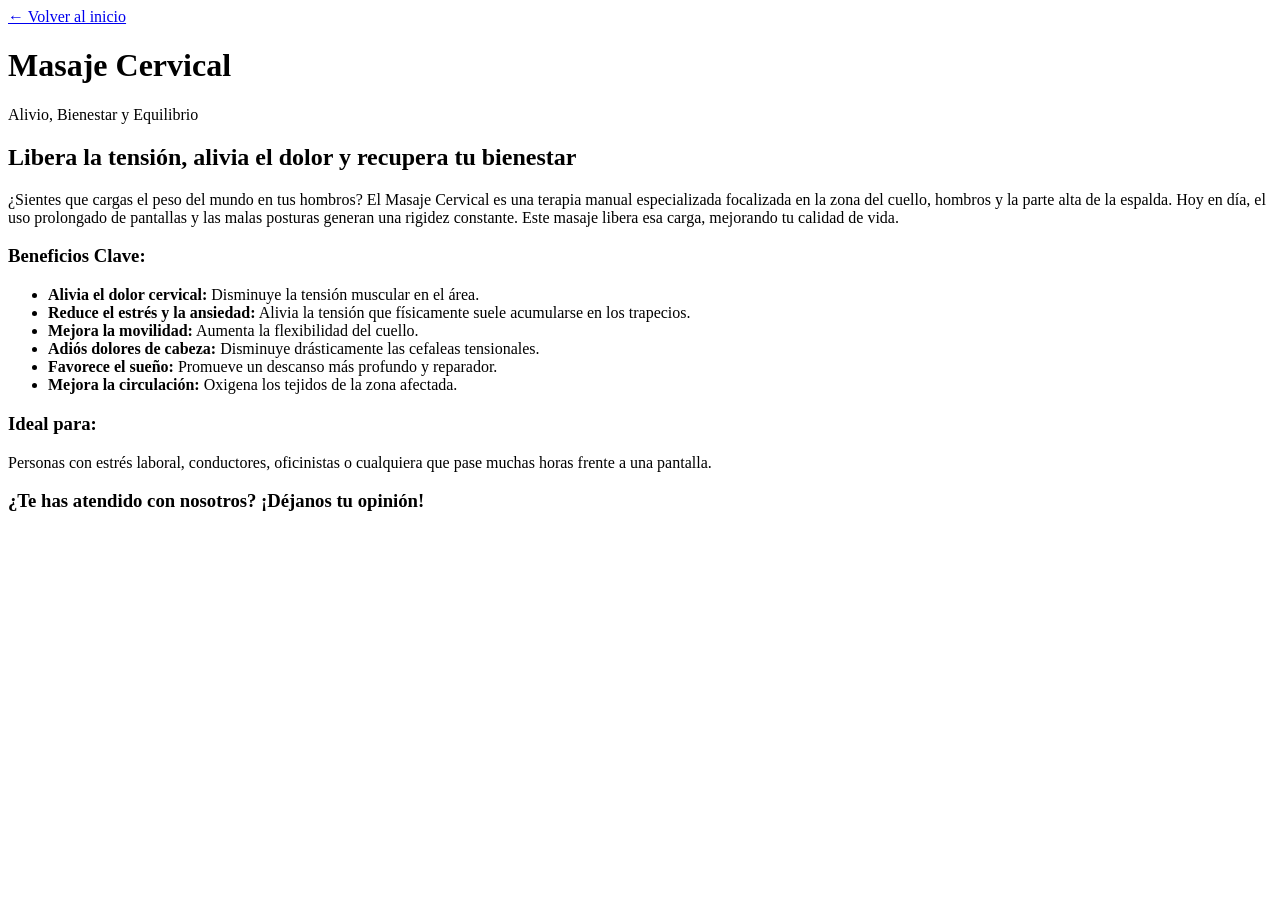
==== cervical.html @ 3b94a32d "Create cervical.html" ====
<!DOCTYPE html>
<html lang="es">
<head>
    <meta charset="UTF-8">
    <meta name="viewport" content="width=device-width, initial-scale=1.0">
    <title>Masaje Cervical - + ACTIVO</title>
    <!-- Aquí puedes enlazar tu archivo CSS si tienes uno, por ejemplo: <link rel="stylesheet" href="estilos.css"> -->
</head>
<body>
    <header>
        <a href="index.html">← Volver al inicio</a>
        <h1>Masaje Cervical</h1>
        <p>Alivio, Bienestar y Equilibrio</p>
    </header>

    <main>
        <section class="detalle-servicio">
            <h2>Libera la tensión, alivia el dolor y recupera tu bienestar</h2>
            <p>¿Sientes que cargas el peso del mundo en tus hombros? El Masaje Cervical es una terapia manual especializada focalizada en la zona del cuello, hombros y la parte alta de la espalda. Hoy en día, el uso prolongado de pantallas y las malas posturas generan una rigidez constante. Este masaje libera esa carga, mejorando tu calidad de vida.</p>
            
            <h3>Beneficios Clave:</h3>
            <ul>
                <li><strong>Alivia el dolor cervical:</strong> Disminuye la tensión muscular en el área.</li>
                <li><strong>Reduce el estrés y la ansiedad:</strong> Alivia la tensión que físicamente suele acumularse en los trapecios.</li>
                <li><strong>Mejora la movilidad:</strong> Aumenta la flexibilidad del cuello.</li>
                <li><strong>Adiós dolores de cabeza:</strong> Disminuye drásticamente las cefaleas tensionales.</li>
                <li><strong>Favorece el sueño:</strong> Promueve un descanso más profundo y reparador.</li>
                <li><strong>Mejora la circulación:</strong> Oxigena los tejidos de la zona afectada.</li>
            </ul>

            <h3>Ideal para:</h3>
            <p>Personas con estrés laboral, conductores, oficinistas o cualquiera que pase muchas horas frente a una pantalla.</p>
        </section>

        <section class="comentarios">
            <h3>¿Te has atendido con nosotros? ¡Déjanos tu opinión!</h3>
            <!-- CÓDIGO DISQUS PARA CERVICAL -->
            <div id="disqus_thread"></div>
            <script>
                var disqus_config = function () {
                    this.page.url = window.location.href;  
                    this.page.identifier = 'cervical'; // ID Único
                };
                (function() { 
                    var d = document, s = d.createElement('script');
                    s.src = 'https://sites-4212.disqus.com/embed.js';
                    s.setAttribute('data-timestamp', +new Date());
                    (d.head || d.body).appendChild(s);
                })();
            </script>
        </section>
    </main>
</body>
</html>
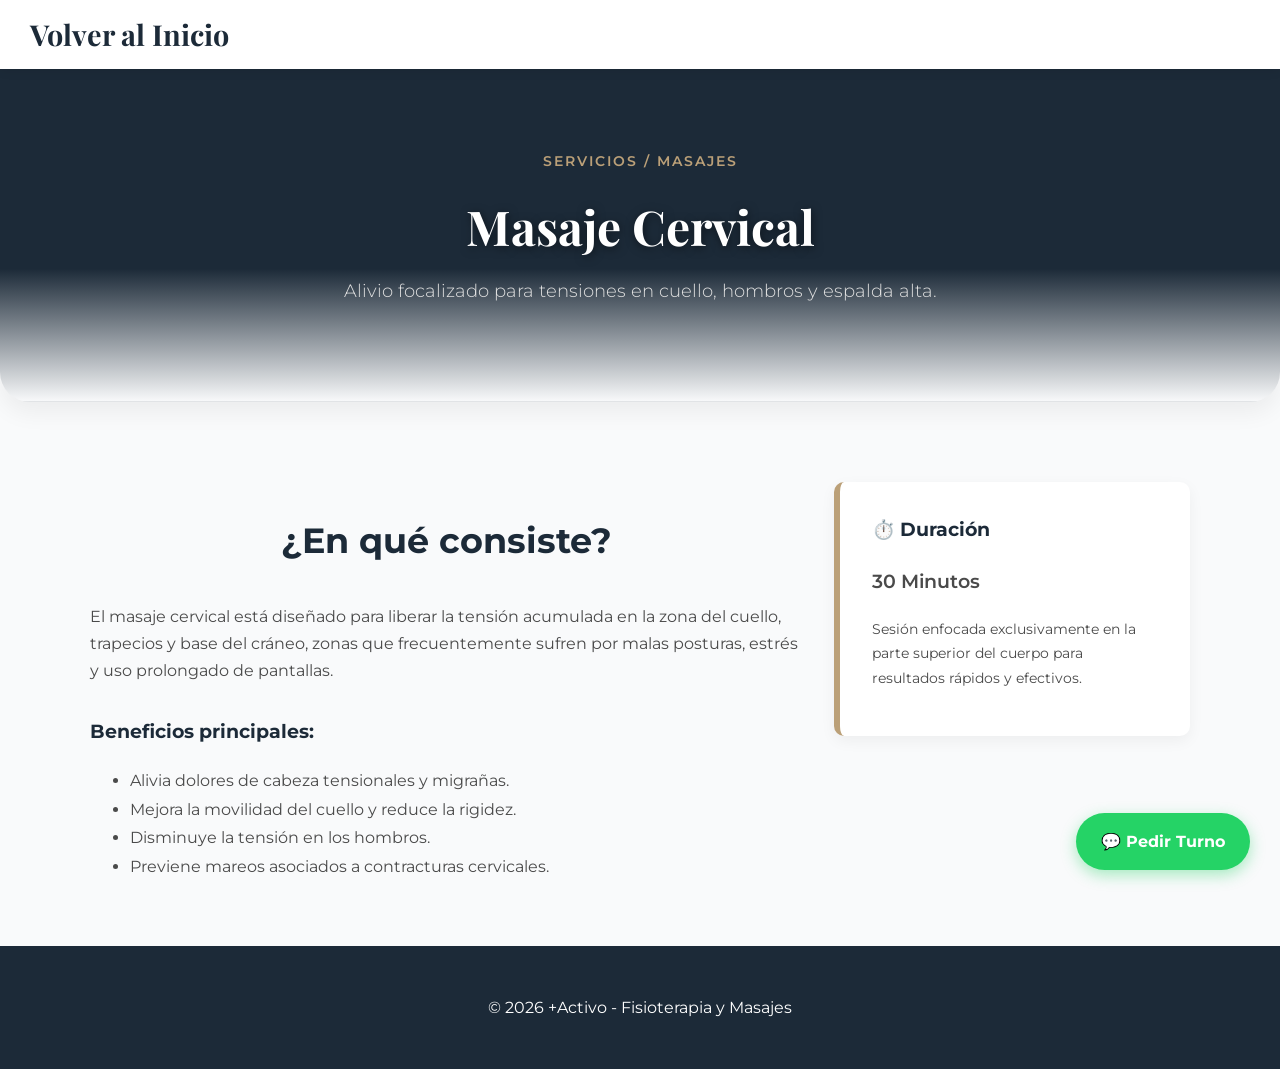
==== commit 961ceffc: "Update cervical.html" ====
--- a/cervical.html
+++ b/cervical.html
@@ -3,52 +3,53 @@
 <head>
     <meta charset="UTF-8">
     <meta name="viewport" content="width=device-width, initial-scale=1.0">
-    <title>Masaje Cervical - + ACTIVO</title>
-    <!-- Aquí puedes enlazar tu archivo CSS si tienes uno, por ejemplo: <link rel="stylesheet" href="estilos.css"> -->
+    <title>Masaje Cervical | +Activo</title>
+    <link href="https://fonts.googleapis.com/css2?family=Montserrat:wght@300;400;600&family=Playfair+Display:wght@600;700&display=swap" rel="stylesheet">
+    <link rel="stylesheet" href="style.css">
 </head>
 <body>
-    <header>
-        <a href="index.html">← Volver al inicio</a>
+    <nav>
+        <a href="index.html" class="nav-brand">
+            <span class="nav-title">Volver al Inicio</span>
+        </a>
+    </nav>
+
+    <!-- Usamos un fondo oscuro genérico temporal en CSS para estos nuevos headers -->
+    <header class="header-secundario" style="background-color: var(--azul-logo);">
+        <p class="breadcrumb">SERVICIOS / MASAJES</p>
         <h1>Masaje Cervical</h1>
-        <p>Alivio, Bienestar y Equilibrio</p>
+        <p>Alivio focalizado para tensiones en cuello, hombros y espalda alta.</p>
     </header>
 
-    <main>
-        <section class="detalle-servicio">
-            <h2>Libera la tensión, alivia el dolor y recupera tu bienestar</h2>
-            <p>¿Sientes que cargas el peso del mundo en tus hombros? El Masaje Cervical es una terapia manual especializada focalizada en la zona del cuello, hombros y la parte alta de la espalda. Hoy en día, el uso prolongado de pantallas y las malas posturas generan una rigidez constante. Este masaje libera esa carga, mejorando tu calidad de vida.</p>
+    <div class="container">
+        <div class="detalle-servicio">
+            <div style="flex: 2;">
+                <h2>¿En qué consiste?</h2>
+                <p>El masaje cervical está diseñado para liberar la tensión acumulada en la zona del cuello, trapecios y base del cráneo, zonas que frecuentemente sufren por malas posturas, estrés y uso prolongado de pantallas.</p>
+                
+                <h3 style="color: var(--azul-logo); margin-top: 2rem;">Beneficios principales:</h3>
+                <ul style="line-height: 1.8;">
+                    <li>Alivia dolores de cabeza tensionales y migrañas.</li>
+                    <li>Mejora la movilidad del cuello y reduce la rigidez.</li>
+                    <li>Disminuye la tensión en los hombros.</li>
+                    <li>Previene mareos asociados a contracturas cervicales.</li>
+                </ul>
+            </div>
             
-            <h3>Beneficios Clave:</h3>
-            <ul>
-                <li><strong>Alivia el dolor cervical:</strong> Disminuye la tensión muscular en el área.</li>
-                <li><strong>Reduce el estrés y la ansiedad:</strong> Alivia la tensión que físicamente suele acumularse en los trapecios.</li>
-                <li><strong>Mejora la movilidad:</strong> Aumenta la flexibilidad del cuello.</li>
-                <li><strong>Adiós dolores de cabeza:</strong> Disminuye drásticamente las cefaleas tensionales.</li>
-                <li><strong>Favorece el sueño:</strong> Promueve un descanso más profundo y reparador.</li>
-                <li><strong>Mejora la circulación:</strong> Oxigena los tejidos de la zona afectada.</li>
-            </ul>
+            <div style="flex: 1;">
+                <div class="info-tiempos">
+                    <h3 style="color: var(--azul-logo); margin-top: 0;">⏱️ Duración</h3>
+                    <p style="font-weight: 600; font-size: 1.2rem;">30 Minutos</p>
+                    <p style="font-size: 0.9rem; margin-top: 15px;">Sesión enfocada exclusivamente en la parte superior del cuerpo para resultados rápidos y efectivos.</p>
+                </div>
+            </div>
+        </div>
+    </div>
 
-            <h3>Ideal para:</h3>
-            <p>Personas con estrés laboral, conductores, oficinistas o cualquiera que pase muchas horas frente a una pantalla.</p>
-        </section>
+    <footer>
+        <p>&copy; 2026 +Activo - Fisioterapia y Masajes</p>
+    </footer>
 
-        <section class="comentarios">
-            <h3>¿Te has atendido con nosotros? ¡Déjanos tu opinión!</h3>
-            <!-- CÓDIGO DISQUS PARA CERVICAL -->
-            <div id="disqus_thread"></div>
-            <script>
-                var disqus_config = function () {
-                    this.page.url = window.location.href;  
-                    this.page.identifier = 'cervical'; // ID Único
-                };
-                (function() { 
-                    var d = document, s = d.createElement('script');
-                    s.src = 'https://sites-4212.disqus.com/embed.js';
-                    s.setAttribute('data-timestamp', +new Date());
-                    (d.head || d.body).appendChild(s);
-                })();
-            </script>
-        </section>
-    </main>
+    <a href="https://wa.link/zccopg" class="whatsapp-flotante" target="_blank">💬 Pedir Turno</a>
 </body>
 </html>
--- a/style.css
+++ b/style.css
@@ -0,0 +1,279 @@
+:root {
+    --azul-logo: #1c2a38;  
+    --dorado-logo: #bba078; 
+    --fondo: #f9fafb;       
+    --blanco: #ffffff;
+    --texto: #4a4a4a;
+}
+
+body { 
+    font-family: 'Montserrat', sans-serif; 
+    line-height: 1.7; 
+    margin: 0; 
+    padding: 0; 
+    background-color: var(--fondo); 
+    color: var(--texto); 
+}
+
+/* NAVBAR PEGAJOSA (STICKY) */
+nav { 
+    background-color: var(--blanco); 
+    padding: 10px 30px; 
+    display: flex; 
+    align-items: center; 
+    justify-content: space-between; 
+    position: sticky; 
+    top: 0; 
+    z-index: 1000; 
+    box-shadow: 0 2px 10px rgba(0,0,0,0.08); 
+}
+
+.nav-brand { display: flex; align-items: center; gap: 12px; text-decoration: none; }
+.logo { height: 60px; width: auto; }
+.nav-title { font-family: 'Playfair Display', serif; font-size: 1.8rem; font-weight: 700; color: var(--azul-logo); transition: color 0.3s ease; }
+.nav-brand:hover .nav-title { color: var(--dorado-logo); }
+.nav-links { color: var(--azul-logo); text-decoration: none; font-weight: 600; font-size: 1.1rem; transition: color 0.3s; }
+.nav-links:hover { color: var(--dorado-logo); }
+
+/* ESTILOS DEL ENCABEZADO CON VIDEO */
+.hero { 
+    position: relative;
+    min-height: 70vh; 
+    display: flex;
+    align-items: center;
+    justify-content: center;
+    text-align: center; 
+    overflow: hidden; 
+    padding: 7rem 1rem;
+}
+
+.video-fondo {
+    position: absolute;
+    top: 50%;
+    left: 50%;
+    min-width: 100%;
+    min-height: 100%;
+    width: auto;
+    height: auto;
+    z-index: 0;
+    transform: translate(-50%, -50%);
+    object-fit: cover; 
+}
+
+.capa-oscura {
+    position: absolute;
+    top: 0;
+    left: 0;
+    width: 100%;
+    height: 100%;
+    background: rgba(28, 42, 56, 0.6); 
+    z-index: 1;
+}
+
+.hero-contenido {
+    position: relative;
+    z-index: 2; 
+    color: white;
+}
+
+h1 { margin: 0; font-family: 'Playfair Display', serif; font-size: 4.5rem; color: var(--dorado-logo); text-shadow: 2px 2px 8px rgba(0,0,0,0.6); }
+.hero-contenido p { font-size: 1.3rem; letter-spacing: 1px; text-shadow: 1px 1px 5px rgba(0,0,0,0.8); }
+h2 { color: var(--azul-logo); font-size: 2.2rem; text-align: center; margin-bottom: 2rem; }
+
+.container { padding: 3rem 2rem; max-width: 1100px; margin: auto; }
+
+.intro { margin-bottom: 5rem; }
+.intro-content { display: flex; align-items: center; justify-content: center; gap: 3rem; flex-wrap: wrap; }
+.intro-texto { flex: 1; min-width: 300px; font-size: 1.1rem; text-align: justify; }
+.intro-imagen { width: 100%; max-width: 400px; border-radius: 15px; box-shadow: 0 10px 25px rgba(0,0,0,0.15); border: 3px solid var(--dorado-logo); }
+
+.services {
+    display: grid;
+    /* Esta es la magia: crea columnas automáticas que no midan menos de 300px */
+    grid-template-columns: repeat(auto-fit, minmax(300px, 1fr));
+    gap: 30px; /* Espacio entre las tarjetas */
+    max-width: 1200px; /* Ancho máximo para que no se estiren al infinito en PC */
+    margin: 0 auto; /* Centra todo en la pantalla */
+    padding: 20px;
+}
+.card {
+    background: #ffffff;
+    border-radius: 10px;
+    overflow: hidden; /* Para que las puntas de la imagen sigan redondeadas */
+    box-shadow: 0 4px 10px rgba(0,0,0,0.1);
+    display: flex;
+    flex-direction: column;
+}
+
+.card img {
+    width: 100%;
+    height: 220px; /* Obliga a TODAS las fotos a tener esta misma altura */
+    object-fit: cover; /* Recorta el centro de la foto sin deformarla */
+}
+
+.card-body {
+    padding: 20px;
+    display: flex;
+    flex-direction: column;
+    flex-grow: 1; /* Hace que el contenido ocupe el resto de la tarjeta */
+}
+
+/* Si quieres que el botón siempre quede abajo alineado */
+.btn-saber-mas {
+    margin-top: auto; 
+    /* ... (aquí mantén los colores o bordes que ya tenías para tu botón) */
+}
+.btn-saber-mas:hover { background-color: var(--azul-logo); }
+
+/* ==========================================
+   HEADER SECUNDARIO MODERNO E INTEGRADO
+   ========================================== */
+.header-secundario { 
+    position: relative;
+    padding: 5rem 1.5rem 6rem 1.5rem; 
+    background-size: cover;
+    background-position: center;
+    color: white;
+    text-align: center;
+    /* Degradado múltiple: Sombra oscura central + Difuminado suave hacia el fondo de la página */
+    background-image: 
+        linear-gradient(to bottom, rgba(28, 42, 56, 0.7) 0%, rgba(28, 42, 56, 0.85) 60%, var(--fondo) 100%);
+    border-radius: 0 0 30px 30px; /* Bordes suaves en la parte inferior */
+    box-shadow: 0 10px 25px rgba(0,0,0,0.06);
+}
+
+.header-secundario .breadcrumb {
+    font-size: 0.9rem;
+    text-transform: uppercase;
+    letter-spacing: 2px;
+    color: var(--dorado-logo);
+    margin-bottom: 0.8rem;
+    font-weight: 600;
+}
+
+.header-secundario h1 {
+    font-family: 'Playfair Display', serif;
+    font-size: 3rem;
+    color: #ffffff;
+    margin: 0 0 0.5rem 0;
+    text-shadow: 1px 2px 10px rgba(0,0,0,0.5);
+}
+
+.header-secundario p {
+    font-size: 1.1rem;
+    color: #e0e0e0;
+    max-width: 600px;
+    margin: 0 auto;
+    font-weight: 300;
+}
+
+/* Imágenes específicas bien ambientadas */
+.header-fisioterapia {
+    background-image: 
+        linear-gradient(to bottom, rgba(28, 42, 56, 0.65) 0%, rgba(28, 42, 56, 0.85) 60%, var(--fondo) 100%),
+        url('https://images.unsplash.com/photo-1576091160550-2173dba999ef?ixlib=rb-4.0.3&auto=format&fit=crop&w=1600&q=80');
+}
+
+.header-descontracturante {
+    background-image: 
+        linear-gradient(to bottom, rgba(28, 42, 56, 0.65) 0%, rgba(28, 42, 56, 0.85) 60%, var(--fondo) 100%),
+        url('https://images.unsplash.com/photo-1519823551278-64ac92734fb1?ixlib=rb-4.0.3&auto=format&fit=crop&w=1600&q=80');
+}
+
+.header-relajante {
+    background-image: 
+        linear-gradient(to bottom, rgba(28, 42, 56, 0.65) 0%, rgba(28, 42, 56, 0.85) 60%, var(--fondo) 100%),
+        url('https://images.unsplash.com/photo-1544161515-4ab6ce6db874?ixlib=rb-4.0.3&auto=format&fit=crop&w=1600&q=80');
+}
+.detalle-servicio { display: flex; gap: 2rem; margin-top: 2rem; }
+
+/* CUADRO DE TIEMPOS CON ANIMACIÓN HOVER */
+.info-tiempos { 
+    background: white; 
+    padding: 2rem; 
+    border-radius: 10px; 
+    border-left: 6px solid var(--dorado-logo); 
+    box-shadow: 0 5px 15px rgba(0,0,0,0.05); 
+    transition: transform 0.3s ease, box-shadow 0.3s ease, border-left-color 0.3s ease; 
+}
+.info-tiempos:hover { 
+    transform: translateY(-7px); 
+    box-shadow: 0 12px 25px rgba(0,0,0,0.12); 
+    border-left-color: var(--azul-logo);
+}
+
+.whatsapp-flotante { position: fixed; bottom: 30px; right: 30px; background-color: #25D366; color: white; padding: 15px 25px; border-radius: 50px; text-decoration: none; font-weight: bold; box-shadow: 0 5px 15px rgba(37, 211, 102, 0.4); z-index: 1000; transition: transform 0.3s ease; }
+.whatsapp-flotante:hover { transform: scale(1.1); }
+footer { text-align: center; padding: 2rem; background-color: var(--azul-logo); color: white; }
+
+/* ==========================================
+   DISEÑO RESPONSIVO (MÓVILES Y TABLETS)
+   ========================================== */
+
+/* Esta regla se aplica solo en pantallas de 768px de ancho o menos (celulares) */
+@media (max-width: 768px) {
+    
+    /* 1. Ajustes de la barra de navegación (Navbar) */
+    nav {
+        padding: 10px 15px;
+        flex-direction: column; /* Apila el logo arriba y el enlace abajo */
+        gap: 10px;
+    }
+    .logo {
+        height: 45px; /* Logo un poco más chico */
+    }
+    .nav-title {
+        font-size: 1.5rem;
+    }
+
+    /* 2. Ajustes del encabezado principal con el video (Hero) */
+    .hero {
+        padding: 4rem 1rem;
+        min-height: 50vh; /* Para que no sea tan alto en el celular */
+    }
+    h1 {
+        font-size: 2.8rem; /* Achicamos la letra principal (antes 4.5rem) */
+    }
+    .hero-contenido p {
+        font-size: 1.1rem;
+    }
+    h2 {
+        font-size: 1.8rem;
+    }
+
+    /* 3. Ajustes de la sección "Sobre mí" y los contenedores */
+    .container {
+        padding: 2rem 1.5rem; /* Menos espacio en blanco a los costados */
+    }
+    .intro-content {
+        gap: 1.5rem;
+    }
+    .intro-imagen {
+        max-width: 100%; /* Asegura que la imagen no se salga de la pantalla */
+    }
+    .intro-texto {
+        min-width: 100%; /* El texto ocupa el 100% del ancho del celular */
+    }
+
+    /* 4. Ajustes de los encabezados de las subpáginas (Headers Secundarios) */
+    .header-secundario {
+        padding: 3rem 1rem 4rem 1rem;
+    }
+    .header-secundario h1 {
+        font-size: 2.2rem;
+    }
+    .header-secundario p {
+        font-size: 1rem;
+    }
+
+    /* 5. Ajustes de los detalles de los servicios y tiempos */
+    .detalle-servicio {
+        flex-direction: column; /* Apila los elementos uno debajo del otro */
+        gap: 1rem;
+    }
+    
+    /* 6. Ajuste para los testimonios (Si agregaste el código anterior) */
+    .grid-testimonios {
+        grid-template-columns: 1fr; /* Fuerza a que se vea 1 solo testimonio por fila */
+    }
+}
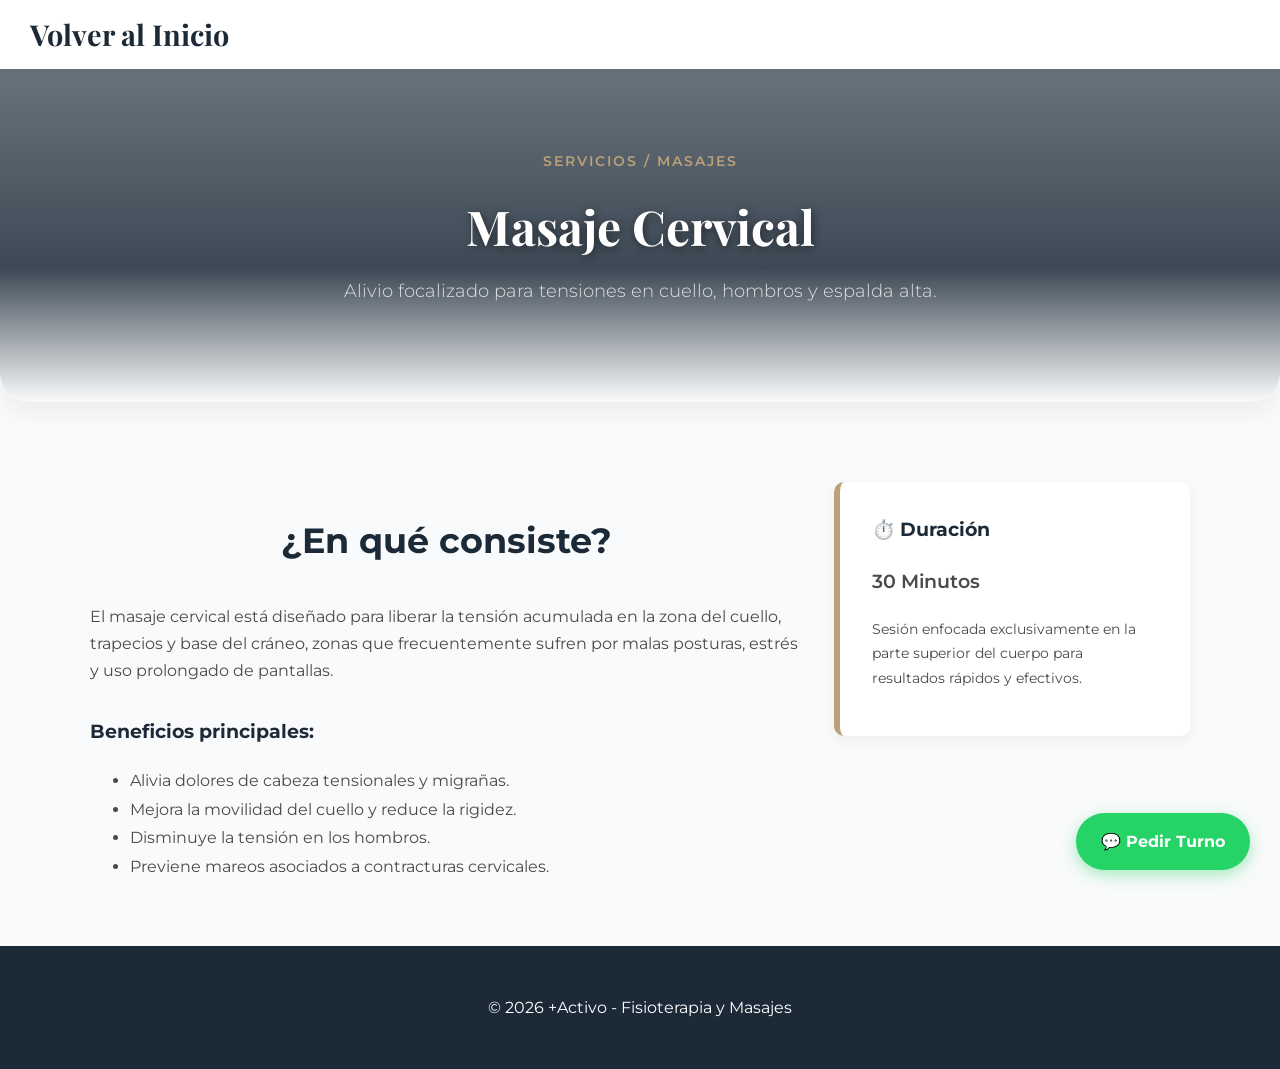
==== commit c5eff077: "Update cervical.html" ====
--- a/cervical.html
+++ b/cervical.html
@@ -15,7 +15,7 @@
     </nav>
 
     <!-- Usamos un fondo oscuro genérico temporal en CSS para estos nuevos headers -->
-    <header class="header-secundario" style="background-color: var(--azul-logo);">
+    <header class="header-secundario header-cervical">
         <p class="breadcrumb">SERVICIOS / MASAJES</p>
         <h1>Masaje Cervical</h1>
         <p>Alivio focalizado para tensiones en cuello, hombros y espalda alta.</p>
--- a/style.css
+++ b/style.css
@@ -118,12 +118,24 @@
     flex-grow: 1; /* Hace que el contenido ocupe el resto de la tarjeta */
 }
 
-/* Si quieres que el botón siempre quede abajo alineado */
+/* DISEÑO DEL BOTÓN "SABER MÁS" */
 .btn-saber-mas {
     margin-top: auto; 
-    /* ... (aquí mantén los colores o bordes que ya tenías para tu botón) */
-}
-.btn-saber-mas:hover { background-color: var(--azul-logo); }
+    display: inline-block;
+    background-color: var(--dorado-logo); /* Color de fondo */
+    color: var(--blanco); /* Color del texto */
+    text-decoration: none; /* Quita la línea de abajo */
+    padding: 10px 20px;
+    border-radius: 5px; /* Bordes redondeados */
+    font-weight: 600;
+    text-align: center;
+    transition: background-color 0.3s ease, transform 0.3s ease;
+}
+
+.btn-saber-mas:hover { 
+    background-color: var(--azul-logo); 
+    transform: translateY(-2px); /* Pequeño salto al pasar el mouse */
+}
 
 /* ==========================================
    HEADER SECUNDARIO MODERNO E INTEGRADO
@@ -167,7 +179,7 @@
     font-weight: 300;
 }
 
-/* Imágenes específicas bien ambientadas */
+/* Imágenes específicas bien ambientadas - ORIGINALES */
 .header-fisioterapia {
     background-image: 
         linear-gradient(to bottom, rgba(28, 42, 56, 0.65) 0%, rgba(28, 42, 56, 0.85) 60%, var(--fondo) 100%),
@@ -185,6 +197,20 @@
         linear-gradient(to bottom, rgba(28, 42, 56, 0.65) 0%, rgba(28, 42, 56, 0.85) 60%, var(--fondo) 100%),
         url('https://images.unsplash.com/photo-1544161515-4ab6ce6db874?ixlib=rb-4.0.3&auto=format&fit=crop&w=1600&q=80');
 }
+
+/* Imágenes específicas - NUEVOS SERVICIOS AÑADIDOS */
+.header-drenaje {
+    background-image: 
+        linear-gradient(to bottom, rgba(28, 42, 56, 0.65) 0%, rgba(28, 42, 56, 0.85) 60%, var(--fondo) 100%),
+        url('https://images.unsplash.com/photo-1544161514-352d4afe4bc5?ixlib=rb-4.0.3&auto=format&fit=crop&w=1600&q=80');
+}
+
+.header-cervical {
+    background-image: 
+        linear-gradient(to bottom, rgba(28, 42, 56, 0.65) 0%, rgba(28, 42, 56, 0.85) 60%, var(--fondo) 100%),
+        url('https://images.unsplash.com/photo-1512290923902-8a9f81dc236c?ixlib=rb-4.0.3&auto=format&fit=crop&w=1600&q=80');
+}
+
 .detalle-servicio { display: flex; gap: 2rem; margin-top: 2rem; }
 
 /* CUADRO DE TIEMPOS CON ANIMACIÓN HOVER */
@@ -210,17 +236,16 @@
    DISEÑO RESPONSIVO (MÓVILES Y TABLETS)
    ========================================== */
 
-/* Esta regla se aplica solo en pantallas de 768px de ancho o menos (celulares) */
 @media (max-width: 768px) {
     
     /* 1. Ajustes de la barra de navegación (Navbar) */
     nav {
         padding: 10px 15px;
-        flex-direction: column; /* Apila el logo arriba y el enlace abajo */
+        flex-direction: column; 
         gap: 10px;
     }
     .logo {
-        height: 45px; /* Logo un poco más chico */
+        height: 45px; 
     }
     .nav-title {
         font-size: 1.5rem;
@@ -229,10 +254,10 @@
     /* 2. Ajustes del encabezado principal con el video (Hero) */
     .hero {
         padding: 4rem 1rem;
-        min-height: 50vh; /* Para que no sea tan alto en el celular */
+        min-height: 50vh; 
     }
     h1 {
-        font-size: 2.8rem; /* Achicamos la letra principal (antes 4.5rem) */
+        font-size: 2.8rem; 
     }
     .hero-contenido p {
         font-size: 1.1rem;
@@ -243,16 +268,16 @@
 
     /* 3. Ajustes de la sección "Sobre mí" y los contenedores */
     .container {
-        padding: 2rem 1.5rem; /* Menos espacio en blanco a los costados */
+        padding: 2rem 1.5rem; 
     }
     .intro-content {
         gap: 1.5rem;
     }
     .intro-imagen {
-        max-width: 100%; /* Asegura que la imagen no se salga de la pantalla */
+        max-width: 100%; 
     }
     .intro-texto {
-        min-width: 100%; /* El texto ocupa el 100% del ancho del celular */
+        min-width: 100%; 
     }
 
     /* 4. Ajustes de los encabezados de las subpáginas (Headers Secundarios) */
@@ -268,12 +293,12 @@
 
     /* 5. Ajustes de los detalles de los servicios y tiempos */
     .detalle-servicio {
-        flex-direction: column; /* Apila los elementos uno debajo del otro */
+        flex-direction: column; 
         gap: 1rem;
     }
     
     /* 6. Ajuste para los testimonios (Si agregaste el código anterior) */
     .grid-testimonios {
-        grid-template-columns: 1fr; /* Fuerza a que se vea 1 solo testimonio por fila */
-    }
-}
+        grid-template-columns: 1fr; 
+    }
+}
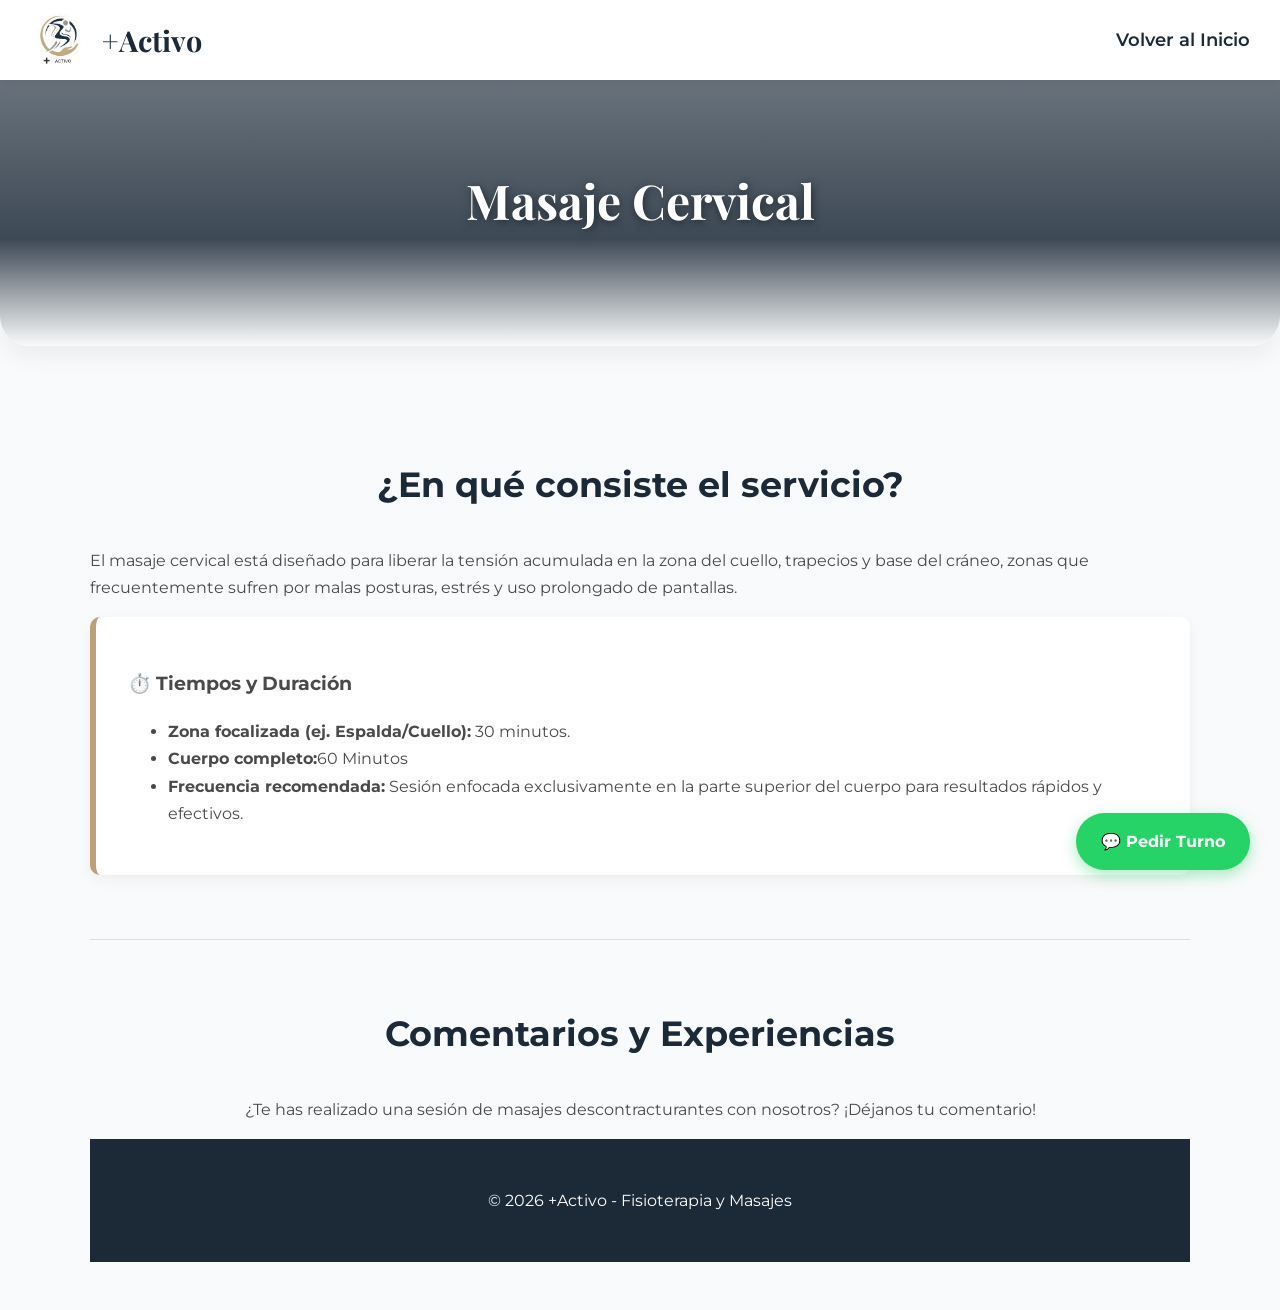
==== commit 161f48dc: "Update cervical.html" ====
--- a/cervical.html
+++ b/cervical.html
@@ -3,53 +3,68 @@
 <head>
     <meta charset="UTF-8">
     <meta name="viewport" content="width=device-width, initial-scale=1.0">
-    <title>Masaje Cervical | +Activo</title>
+    <title>Masajes Descontracturantes | +Activo</title>
     <link href="https://fonts.googleapis.com/css2?family=Montserrat:wght@300;400;600&family=Playfair+Display:wght@600;700&display=swap" rel="stylesheet">
     <link rel="stylesheet" href="style.css">
 </head>
 <body>
+
     <nav>
         <a href="index.html" class="nav-brand">
-            <span class="nav-title">Volver al Inicio</span>
+            <img src="imagen_2026-09-14_171300325.png" alt="Logo de +Activo" class="logo">
+            <span class="nav-title">+Activo</span>
         </a>
+        <div>
+            <a href="index.html" class="nav-links">Volver al Inicio</a>
+        </div>
     </nav>
 
-    <!-- Usamos un fondo oscuro genérico temporal en CSS para estos nuevos headers -->
-    <header class="header-secundario header-cervical">
-        <p class="breadcrumb">SERVICIOS / MASAJES</p>
-        <h1>Masaje Cervical</h1>
-        <p>Alivio focalizado para tensiones en cuello, hombros y espalda alta.</p>
-    </header>
-
+<header class="header-secundario header-cervical">
+    <h1>Masaje Cervical</h1>
+</header>
     <div class="container">
         <div class="detalle-servicio">
-            <div style="flex: 2;">
-                <h2>¿En qué consiste?</h2>
+            <div class="texto">
+                <h2>¿En qué consiste el servicio?</h2>
                 <p>El masaje cervical está diseñado para liberar la tensión acumulada en la zona del cuello, trapecios y base del cráneo, zonas que frecuentemente sufren por malas posturas, estrés y uso prolongado de pantallas.</p>
                 
-                <h3 style="color: var(--azul-logo); margin-top: 2rem;">Beneficios principales:</h3>
-                <ul style="line-height: 1.8;">
-                    <li>Alivia dolores de cabeza tensionales y migrañas.</li>
-                    <li>Mejora la movilidad del cuello y reduce la rigidez.</li>
-                    <li>Disminuye la tensión en los hombros.</li>
-                    <li>Previene mareos asociados a contracturas cervicales.</li>
-                </ul>
-            </div>
-            
-            <div style="flex: 1;">
                 <div class="info-tiempos">
-                    <h3 style="color: var(--azul-logo); margin-top: 0;">⏱️ Duración</h3>
-                    <p style="font-weight: 600; font-size: 1.2rem;">30 Minutos</p>
-                    <p style="font-size: 0.9rem; margin-top: 15px;">Sesión enfocada exclusivamente en la parte superior del cuerpo para resultados rápidos y efectivos.</p>
+                    <h3>⏱️ Tiempos y Duración</h3>
+                    <ul>
+                        <li><strong>Zona focalizada (ej. Espalda/Cuello):</strong> 30 minutos.</li>
+                        <li><strong>Cuerpo completo:</strong>60 Minutos</li>
+                        <li><strong>Frecuencia recomendada:</strong> Sesión enfocada exclusivamente en la parte superior del cuerpo para resultados rápidos y efectivos.</li>
+                    </ul>
                 </div>
             </div>
         </div>
-    </div>
+
+        <hr style="margin: 4rem 0; border: none; border-top: 1px solid #ddd;">
+        <h2>Comentarios y Experiencias</h2>
+        <p style="text-align: center;">¿Te has realizado una sesión de masajes descontracturantes con nosotros? ¡Déjanos tu comentario!</p>
+        
+        <div id="disqus_thread"></div>
+<script>
+    var disqus_config = function () {
+        this.page.url = window.location.href;  
+        this.page.identifier = 'descontracturante'; 
+    };
+    (function() { // DON'T EDIT BELOW THIS LINE
+        var d = document, s = d.createElement('script');
+        s.src = 'https://sites-4212.disqus.com/embed.js';
+        s.setAttribute('data-timestamp', +new Date());
+        (d.head || d.body).appendChild(s);
+    })();
+</script>
+<noscript>Por favor, activa JavaScript para ver los <a href="https://disqus.com/?ref_noscript">comentarios de Disqus.</a></noscript>
 
     <footer>
         <p>&copy; 2026 +Activo - Fisioterapia y Masajes</p>
     </footer>
 
-    <a href="https://wa.link/zccopg" class="whatsapp-flotante" target="_blank">💬 Pedir Turno</a>
+    <a href="https://wa.link/zccopg" class="whatsapp-flotante" target="_blank">
+        💬 Pedir Turno
+    </a>
+
 </body>
 </html>
--- a/style.css
+++ b/style.css
@@ -204,7 +204,19 @@
         linear-gradient(to bottom, rgba(28, 42, 56, 0.65) 0%, rgba(28, 42, 56, 0.85) 60%, var(--fondo) 100%),
         url('https://images.unsplash.com/photo-1544161514-352d4afe4bc5?ixlib=rb-4.0.3&auto=format&fit=crop&w=1600&q=80');
 }
-
+/* Ventosas */
+.header-ventosas {
+    background-image: 
+        linear-gradient(to bottom, rgba(28, 42, 56, 0.65) 0%, rgba(28, 42, 56, 0.85) 60%, var(--fondo) 100%),
+        url('https://images.unsplash.com/photo-1519823551278-64ac92734fb1?ixlib=rb-4.0.3&auto=format&fit=crop&w=1600&q=80');
+}
+
+/* Postcompetitivo */
+.header-postcompetitivo {
+    background-image: 
+        linear-gradient(to bottom, rgba(28, 42, 56, 0.65) 0%, rgba(28, 42, 56, 0.85) 60%, var(--fondo) 100%),
+        url('https://images.unsplash.com/photo-1574680096145-d05b474e2155?ixlib=rb-4.0.3&auto=format&fit=crop&w=1600&q=80');
+}
 .header-cervical {
     background-image: 
         linear-gradient(to bottom, rgba(28, 42, 56, 0.65) 0%, rgba(28, 42, 56, 0.85) 60%, var(--fondo) 100%),
